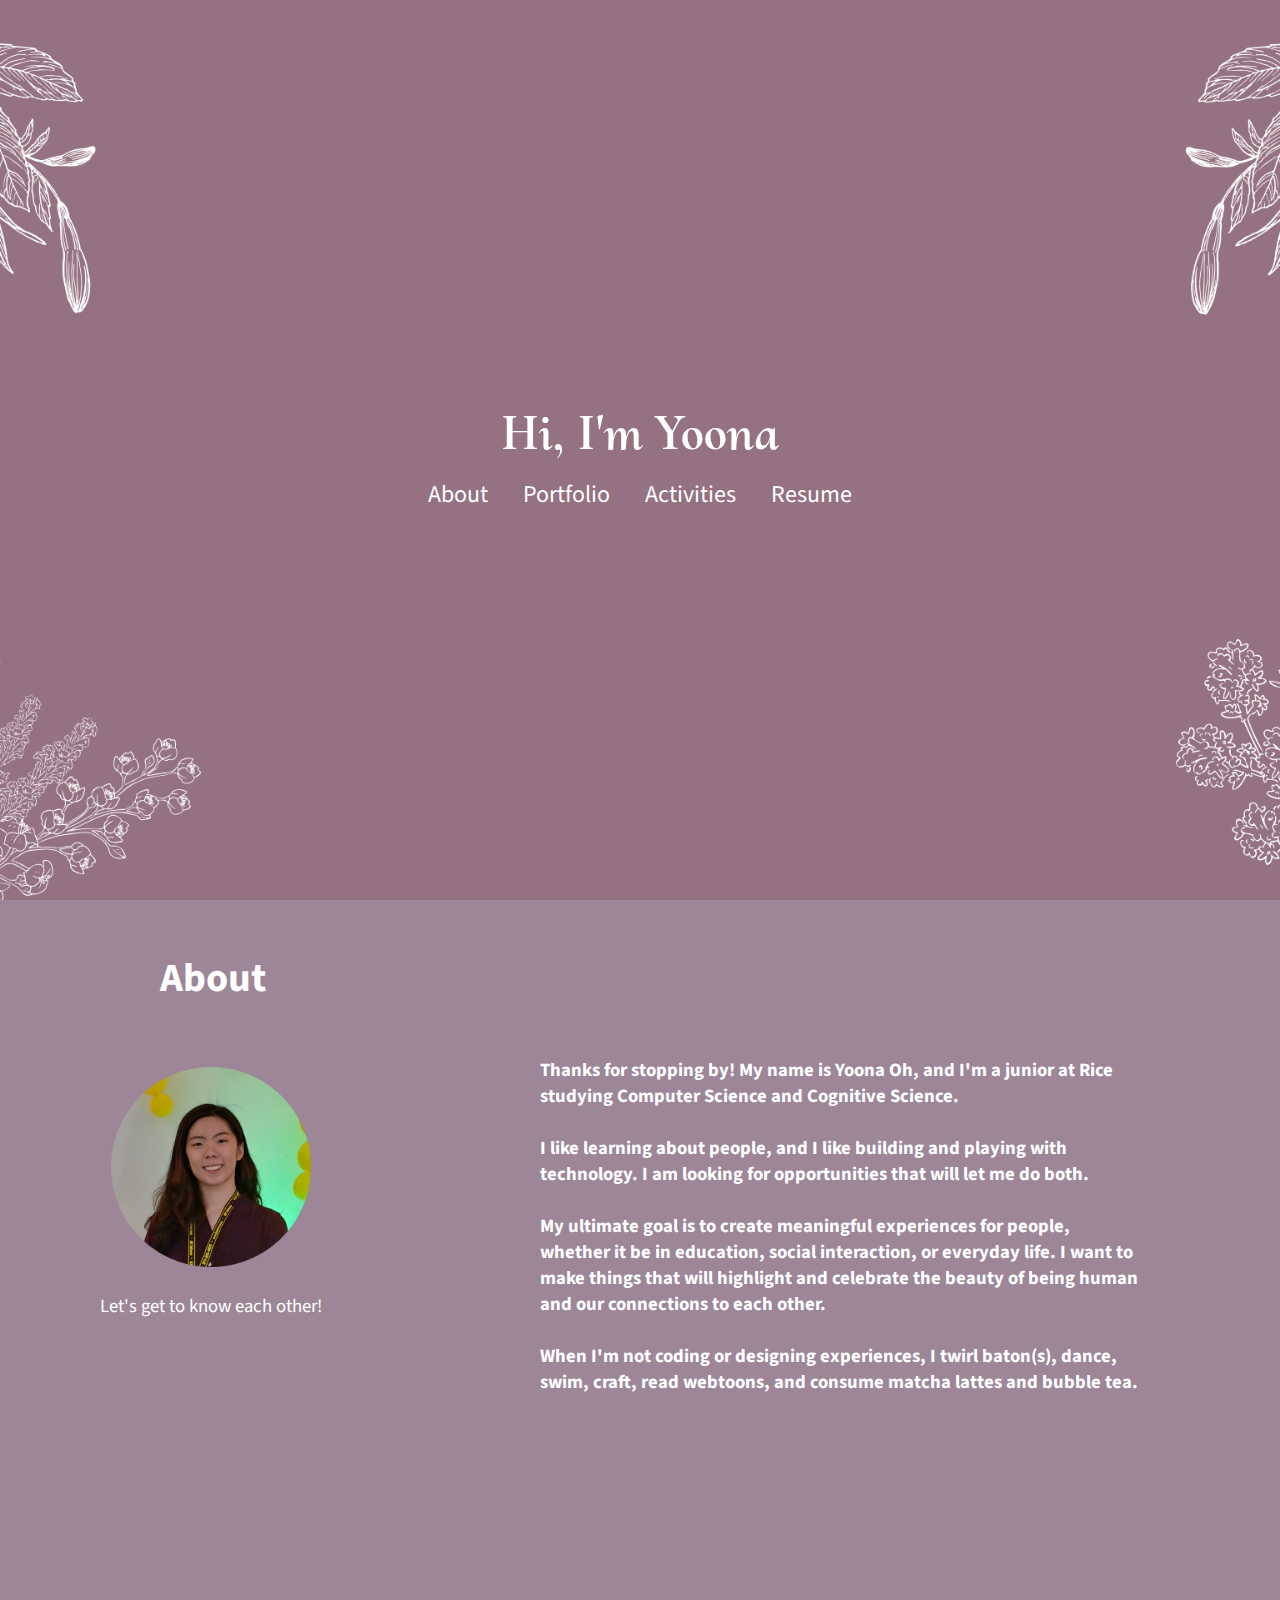
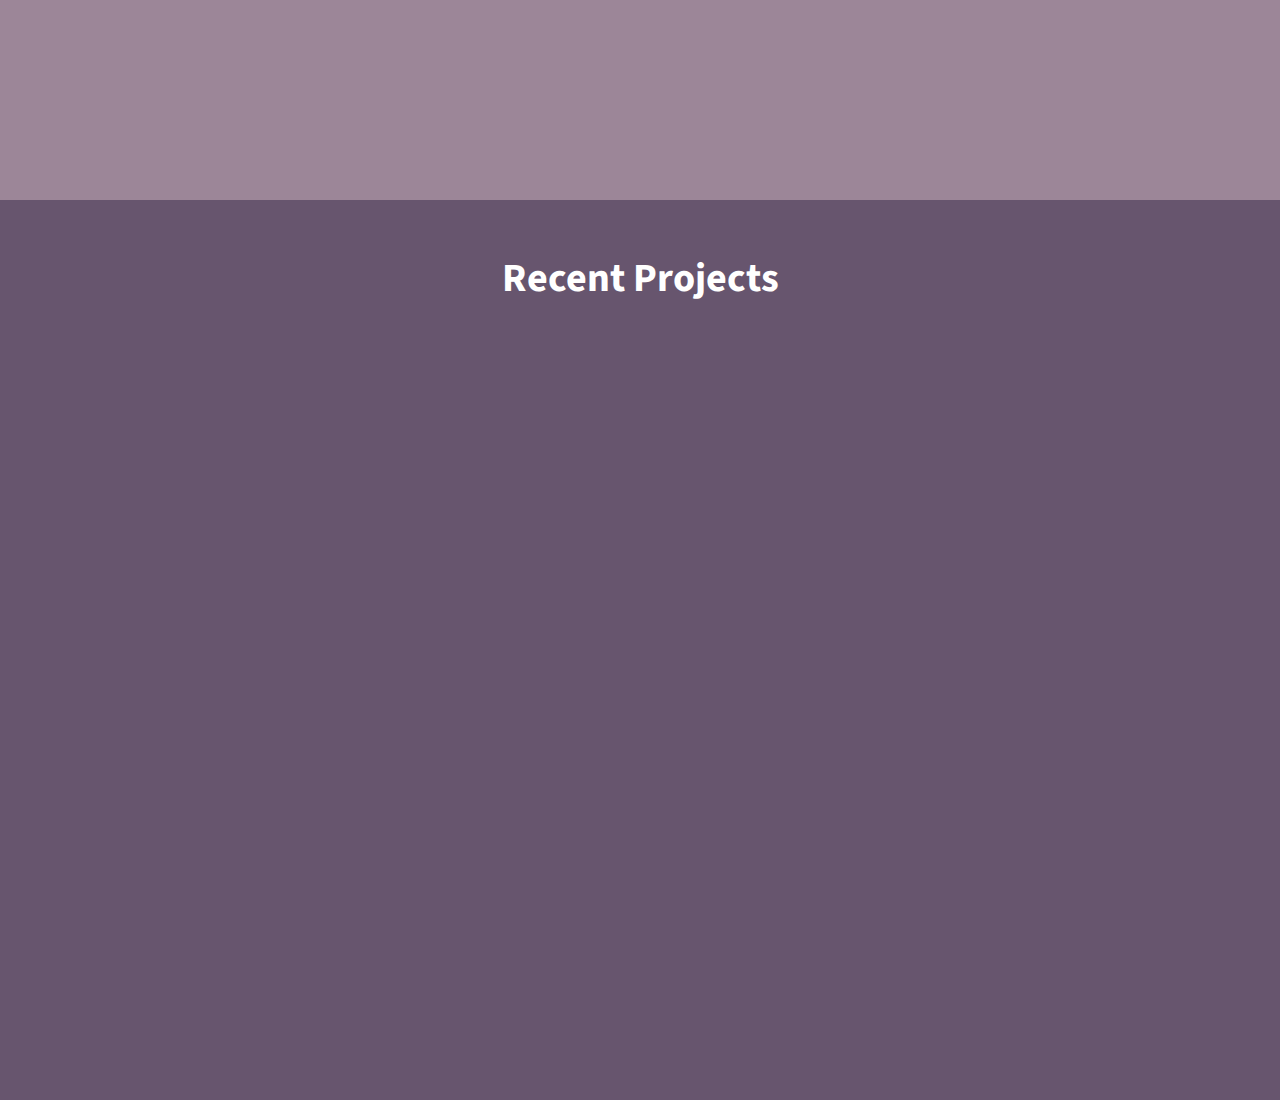
==== index.html @ cd7c14b1 "Changed image urls" ====
<!DOCTYPE html>
<html>

<head>
  <title> Yoona Oh </title>
  <meta name="viewport" content="width=device-width, initial-scale=1">
  <link href="https://fonts.googleapis.com/css?family=Cormorant+Upright:300|Source+Sans+Pro" rel="stylesheet">
  <link rel="stylesheet" href="https://use.fontawesome.com/releases/v5.6.3/css/all.css"
  integrity="sha384-UHRtZLI+pbxtHCWp1t77Bi1L4ZtiqrqD80Kn4Z8NTSRyMA2Fd33n5dQ8lWUE00s/" crossorigin="anonymous">
  <link href="index.css" rel="stylesheet"/>
  <script src="index.js"></script>
</head>

<body>

  <section id="introduction">
    <div>
      <h1> Hi, I'm Yoona </h1>
    </div>
    <div>
      <a href="#about"> About </a>
      <a href="#portfolio"> Portfolio </a>
      <a href="#activities"> Activities </a>
      <a href="Yoona_Oh_Resume.pdf"> Resume </a>
    </div>
  </section>

  <section id="about">
    <h2> About </h2>
    <p id="blurb">
      Thanks for stopping by! My name is Yoona Oh, and I'm a junior at Rice studying
      Computer Science and Cognitive Science.
      <br><br>
      I like learning about people, and I like building and playing with technology.
      I am looking for opportunities that will let me do both.
      <br><br>
      My ultimate goal is to create meaningful experiences for people, whether it be in
      education, social interaction, or everyday life. I want to make things that will
      highlight and celebrate the beauty of being human and our connections to each other.
      <br><br>
      When I'm not coding or designing experiences, I twirl baton(s), dance, swim,
      craft, read webtoons, and consume matcha lattes and bubble tea.
    </p>

    <div id="contact">
      <img src="images/circle-cropped.png"></img>
      <p> Let's get to know each other! </p>
      <div id="contact-buttons">
        <a href="mailto:j.oh@rice.edu"><i class="fas fa-envelope-square fa-2x"></i></a>
        <a href="https://www.linkedin.com/in/jung-yun-oh/" target="_blank"><i class="fab fa-linkedin fa-2x"></i></a>
        <a href="https://github.com/yoonaoh" target="_blank"><i class="fab fa-github-square fa-2x"></i></a>
      </div>
    </div>
  </section>

  <section id="portfolio">
    <h2> Recent Projects </h2>
    <span id="personal-site"></span>
    <span id="memoir"></span>
    <span id="ar-asl"></span>
    <span id="pretty-pictures"></span>
    <span id="when2meet"></span>
    <span id="appmap"></span>
  </section>

  <!-- <div id="ar-asl-overlay">
    <div id="ar-asl-content">
      <h1> AR ASL Lamp </h1>
      <p> 05/28/19 - 07/29/19 </p>
      <h2> Motivation </h2>
      <p></p>
      <h2> Process </h2>
      <p></p>
      <h2> Product </h2>
      <p></p>
    </div>
  </div>

  <div id="personal-site-overlay">
    <div id="personal-site-content">
      <h1> This Website </h1>
      <p> 01/02/19 - present </p>
      <h2></h2>
      <h2></h2>
      <h2></h2>
    </div>
  </div>

  <div id="memoir-overlay">
    <div id="memoir-content">
      <h1> A Daily Memoir </h1>
      <p> </p>
      <h2> </h2>
      <h2> </h2>
      <h2> </h2>
    </div>
  </div>

  <div id="pretty-pictures-overlay">
    <div id="pretty-pictures-content">
      <h1> Pretty Pictures </h1>
      <p></p>
      <h2></h2>
      <h2></h2>
      <h2></h2>
    </div>
  </div>

  <div id="when2meet-overlay">
    <div id="when2meet-content">
      <h1> When2Meet: Redesigned </h1>
      <p></p>
      <h2></h2>
      <h2></h2>
      <h2></h2>
    </div>
  </div>

  <div id="appmap-overlay">
    <div id="appmap-content">
      <h1> App Map </h1>
      <p></p>
      <h2></h2>
      <h2></h2>
      <h2></h2>
    </div>
  </div> -->

  <!-- <section id="activities">

    <h1> Activities </h1>
    <div>
      <h2> Rice QuestBridge Scholars <h2>
        <p> Aug 2017 - present </p>

        Events Coordinator
        - list how many events coordinated
        Mentor Families Program
        - list how many mentees
        <h3> Events Coordinator </h3>
        <ul>
        </ul>
        <h3> Mentor Families Program </h3>
    </div>

    CSters
    - Rice Women in Computing, outreach, social
    BASYK
    - KPop/Hip Hop dance crew
    Rice Apps
    - Developer
    Owl Admissions Blogger
    - Student Admissions Council
    - 3 blog posts

  </section> -->

</body>

</html>
---- index.css ----
/* Reference: https://stackoverflow.com/questions/7049875/
why-doesnt-height-100-work-to-expand-divs-to-the-screen-height */
body, html {
  height: 100%;
  width: 100%;
  margin: 0px;
}

#introduction {
  height: 100%;
  width: 100%;
  margin: 0px;
  display: flex;
  flex-direction: column;
  justify-content: center;
  align-items: center;
  text-align: center;
  /* Full-page background image */
  /* Reference: https://www.w3schools.com/howto/howto_css_full_page.asp */
  background-image: url(images/landing_background.png);
  /* Center and scale the image nicely */
  background-position: center;
  background-repeat: no-repeat;
  background-size: cover;
}

#introduction h1 {
  font-family: 'Cormorant Upright', serif;
  font-size: 52px;
  color: white;
  line-height: 20px;
}

#introduction a {
  font-family: 'Source Sans Pro', sans-serif;
  font-size: 24px;
  text-decoration: none;
  color: white;
  padding-left: 15px;
  padding-right: 15px;
}

#about {
  height: 100%;
  width: 100%;
  margin: 0px;
  background-color: #9c8698;
}

#about h2 {
  margin: 0px;
  padding-top: 50px;
  padding-bottom: 10px;
  padding-left: 160px;
  color: white;
  font-family: 'Source Sans Pro', sans-serif;
  font-size: 30pt;
}

#blurb {
  height: 300px;
  width: 600px;
  margin: 0px;
  padding: 40px;
  position: absolute;
  right: 100px;
  border-radius: 8px;
  color: white;
  font-family: 'Source Sans Pro', sans-serif;
  font-size: 14pt;
  font-weight: bold;
}

#contact {
  position: absolute;
  left: 100px;
  padding-top: 50px;
  text-align: center;
  font-family: 'Source Sans Pro', sans-serif;
  font-size: 14pt;
  color: white;
}

#contact img {
  height: 200px;
  width: 200px
}

#contact a {
  color: white;
}

#contact-buttons {
  display: flex;
  flex-direction: row;
  justify-content: space-around;
}

#portfolio {
  height: 100%;
  width: 100%;
  background-color: #67556e;
}

#portfolio h2 {
  margin: 0px;
  padding: 50px;
  color: white;
  font-family: 'Source Sans Pro', sans-serif;
  font-size: 30pt;
  text-align: center;
}

/* #activities {
  height: 100%;
  width: 100%;
  background-color: #c195a3;
} */
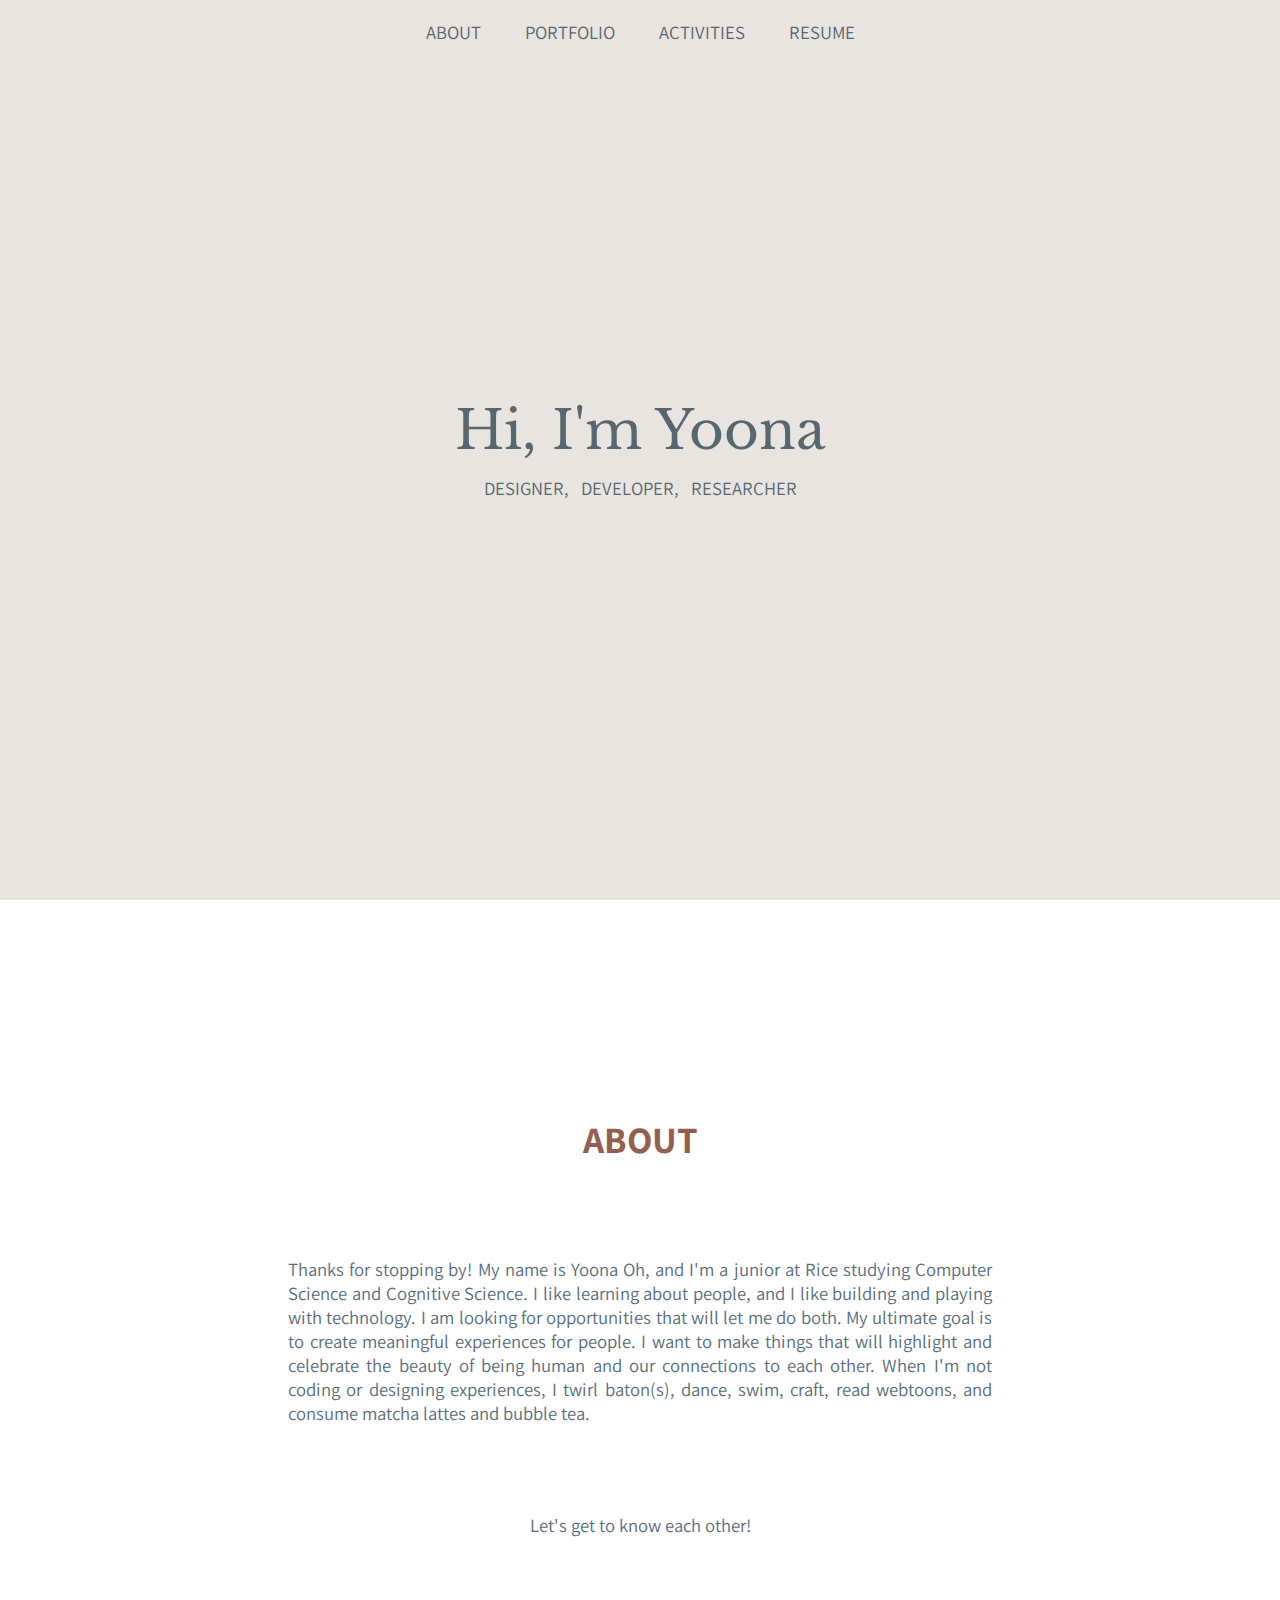
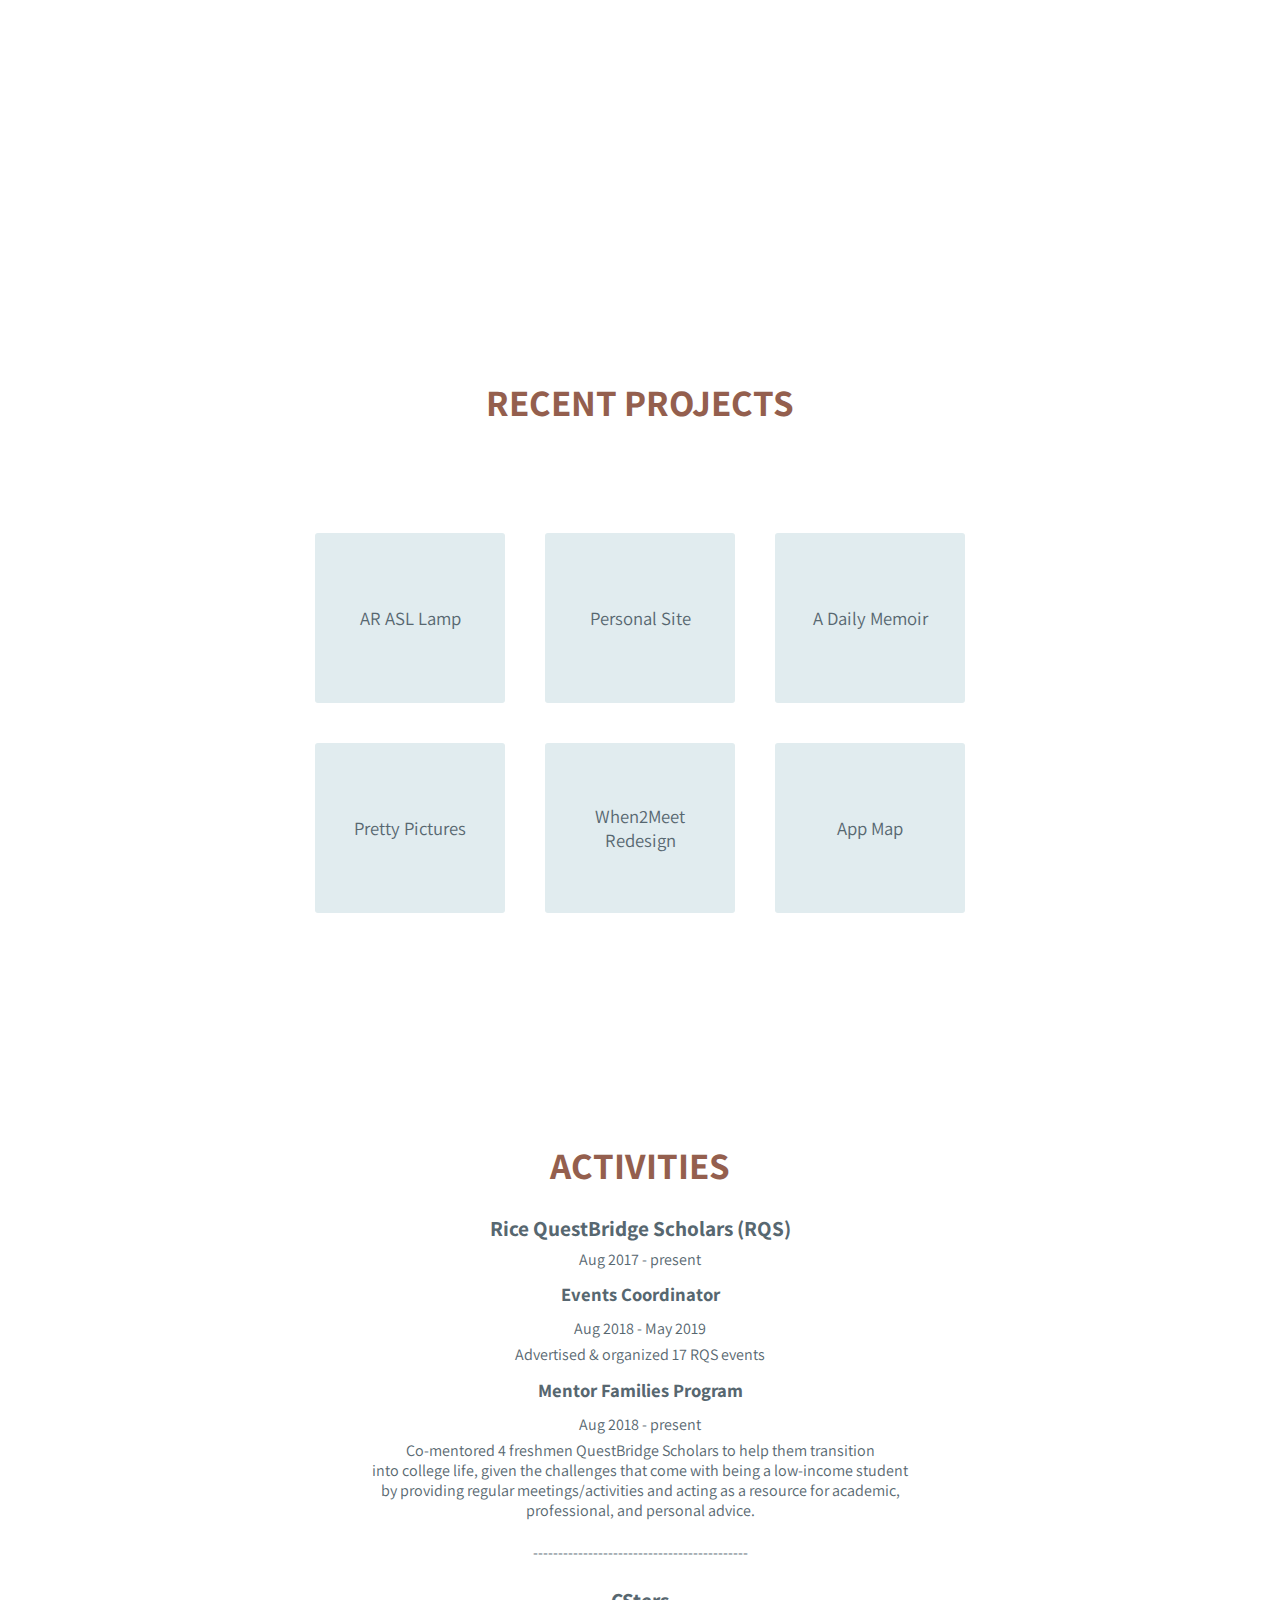
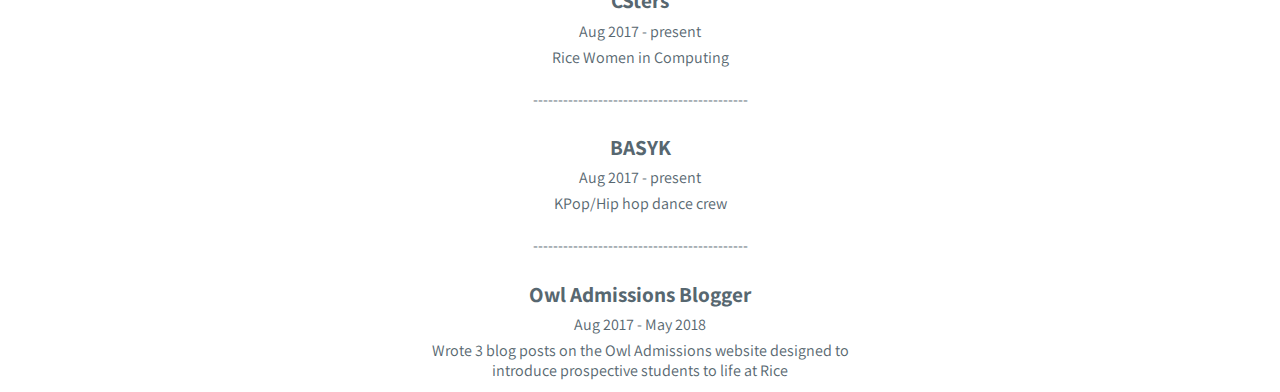
==== commit 6981a217: "Style changed" ====
--- a/index.html
+++ b/index.html
@@ -4,9 +4,12 @@
 <head>
   <title> Yoona Oh </title>
   <meta name="viewport" content="width=device-width, initial-scale=1">
-  <link href="https://fonts.googleapis.com/css?family=Cormorant+Upright:300|Source+Sans+Pro" rel="stylesheet">
+  <link href="https://fonts.googleapis.com/css?family=Assistant&display=swap" rel="stylesheet">
+  <link href="https://fonts.googleapis.com/css?family=Libre+Baskerville&display=swap" rel="stylesheet">
   <link rel="stylesheet" href="https://use.fontawesome.com/releases/v5.6.3/css/all.css"
   integrity="sha384-UHRtZLI+pbxtHCWp1t77Bi1L4ZtiqrqD80Kn4Z8NTSRyMA2Fd33n5dQ8lWUE00s/" crossorigin="anonymous">
+  <link rel="shortcut icon" href="/favicon.ico" type="image/x-icon">
+  <link rel="icon" href="/favicon.ico" type="image/x-icon">
   <link href="index.css" rel="stylesheet"/>
   <script src="index.js"></script>
 </head>
@@ -14,146 +17,245 @@
 <body>
 
   <section id="introduction">
+    <div id="topnav">
+      <a href="#about"> ABOUT </a>
+      <a href="#portfolio"> PORTFOLIO </a>
+      <a href="#activities"> ACTIVITIES </a>
+      <a href="Yoona_Oh_Resume.pdf"> RESUME </a>
+    </div>
     <div>
       <h1> Hi, I'm Yoona </h1>
-    </div>
-    <div>
-      <a href="#about"> About </a>
-      <a href="#portfolio"> Portfolio </a>
-      <a href="#activities"> Activities </a>
-      <a href="Yoona_Oh_Resume.pdf"> Resume </a>
-    </div>
-  </section>
+      <h2> DESIGNER, &nbsp; DEVELOPER, &nbsp; RESEARCHER </h2>
+    </div>
+  </section>
+
+  <button onclick="scrollToTop()" id="topbtn"><img src="images/top.png"></img></button>
 
   <section id="about">
-    <h2> About </h2>
+    <h2> ABOUT </h2>
     <p id="blurb">
       Thanks for stopping by! My name is Yoona Oh, and I'm a junior at Rice studying
       Computer Science and Cognitive Science.
-      <br><br>
+
       I like learning about people, and I like building and playing with technology.
       I am looking for opportunities that will let me do both.
-      <br><br>
-      My ultimate goal is to create meaningful experiences for people, whether it be in
-      education, social interaction, or everyday life. I want to make things that will
+
+      My ultimate goal is to create meaningful experiences for people. I want to make things that will
       highlight and celebrate the beauty of being human and our connections to each other.
-      <br><br>
+
       When I'm not coding or designing experiences, I twirl baton(s), dance, swim,
       craft, read webtoons, and consume matcha lattes and bubble tea.
     </p>
 
     <div id="contact">
-      <img src="images/circle-cropped.png"></img>
       <p> Let's get to know each other! </p>
       <div id="contact-buttons">
-        <a href="mailto:j.oh@rice.edu"><i class="fas fa-envelope-square fa-2x"></i></a>
-        <a href="https://www.linkedin.com/in/jung-yun-oh/" target="_blank"><i class="fab fa-linkedin fa-2x"></i></a>
-        <a href="https://github.com/yoonaoh" target="_blank"><i class="fab fa-github-square fa-2x"></i></a>
+        <a href="mailto:j.oh@rice.edu" title="email"><i class="fas fa-envelope-square fa-2x"></i></a>
+        <a href="https://www.linkedin.com/in/jung-yun-oh/" target="_blank" title="linkedin"><i class="fab fa-linkedin fa-2x"></i></a>
+        <a href="https://github.com/yoonaoh" target="_blank" title="github"><i class="fab fa-github-square fa-2x"></i></a>
       </div>
     </div>
   </section>
 
   <section id="portfolio">
-    <h2> Recent Projects </h2>
-    <span id="personal-site"></span>
-    <span id="memoir"></span>
-    <span id="ar-asl"></span>
-    <span id="pretty-pictures"></span>
-    <span id="when2meet"></span>
-    <span id="appmap"></span>
-  </section>
-
-  <!-- <div id="ar-asl-overlay">
-    <div id="ar-asl-content">
-      <h1> AR ASL Lamp </h1>
-      <p> 05/28/19 - 07/29/19 </p>
-      <h2> Motivation </h2>
-      <p></p>
-      <h2> Process </h2>
-      <p></p>
-      <h2> Product </h2>
-      <p></p>
-    </div>
-  </div>
-
-  <div id="personal-site-overlay">
-    <div id="personal-site-content">
-      <h1> This Website </h1>
-      <p> 01/02/19 - present </p>
-      <h2></h2>
-      <h2></h2>
-      <h2></h2>
-    </div>
-  </div>
-
-  <div id="memoir-overlay">
-    <div id="memoir-content">
-      <h1> A Daily Memoir </h1>
-      <p> </p>
-      <h2> </h2>
-      <h2> </h2>
-      <h2> </h2>
-    </div>
-  </div>
-
-  <div id="pretty-pictures-overlay">
-    <div id="pretty-pictures-content">
-      <h1> Pretty Pictures </h1>
-      <p></p>
-      <h2></h2>
-      <h2></h2>
-      <h2></h2>
-    </div>
-  </div>
-
-  <div id="when2meet-overlay">
-    <div id="when2meet-content">
-      <h1> When2Meet: Redesigned </h1>
-      <p></p>
-      <h2></h2>
-      <h2></h2>
-      <h2></h2>
-    </div>
-  </div>
-
-  <div id="appmap-overlay">
-    <div id="appmap-content">
-      <h1> App Map </h1>
-      <p></p>
-      <h2></h2>
-      <h2></h2>
-      <h2></h2>
-    </div>
-  </div> -->
-
-  <!-- <section id="activities">
-
-    <h1> Activities </h1>
-    <div>
-      <h2> Rice QuestBridge Scholars <h2>
+    <h2 id="portfolio-title"> RECENT PROJECTS </h2>
+    <div id="portfolio-content" class="grid-container">
+      <span id="ar-asl" class="grid-item" onclick="displayOverlay()"> AR ASL Lamp
+        <div id="ar-asl-overlay" class="overlay">
+          <button class="closebtn" onclick="closeProject()">&times;</button>
+          <div id="ar-asl-content">
+            <h1> AR ASL Lamp </h1>
+            <p> 05/28/19 - 07/29/19 </p>
+            <h2> Motivation </h2>
+              <p>
+                Language exposure during infancy is important for healthy social, emotional, and cognitive <br>
+                development. However, deaf children of hearing parents often don't get this exposure due to <br>
+                a mismatch in communication modalities between the parent, who primarily uses spoken language,<br>
+                and the child, who doesn't have access to that language.
+              </p>
+            <h2> Process </h2>
+              <p>
+                Hardware: Portable projector, desk device clamp, laptop computer hosting interface <br>
+                Software: JavaScript, HTML, CSS, Semantic UI, YouTube API
+              </p>
+            <h2> Product </h2>
+              <button onclick="enlargeImage()"><img src="images/arasl.jpg"></img></button>
+              <button onclick="enlargeImage()"><img src="images/arasl2.jpg"></img></button>
+              <button onclick="enlargeImage()"><img src="images/poster.png"></img></button>
+          </div>
+        </div>
+      </span>
+      <span id="personal-site" class="grid-item" onclick="displayOverlay()"> Personal Site
+        <div id="personal-site-overlay" class="overlay">
+          <button class="closebtn" onclick="closeProject()">&times;</button>
+          <div id="personal-site-content">
+            <h1> My Website </h1>
+            <p> 01/02/19 - present </p>
+            <h2> Motivation </h2>
+              <p> A place to showcase my work and help people get to know me </p>
+            <h2> Process </h2>
+              <p>
+                Front-end: HTML, CSS, JS <br>
+                Back-end: GitHub pages <br>
+                And a big thank you to W3Schools, Stack OverFlow, Canva, and Google <br>
+                because wow this has been a very long project.
+              </p>
+            <h2> Product </h2>
+              <p> Feel free to browse around! </p>
+          </div>
+        </div>
+      </span>
+      <span id="memoir" class="grid-item" onclick="displayOverlay()"> A Daily Memoir
+        <div id="memoir-overlay" class="overlay">
+          <button class="closebtn" onclick="closeProject()">&times;</button>
+          <div id="memoir-content">
+            <h1> A Daily Memoir </h1>
+            <p> 7/23/19 - 8/22/19 </p>
+            <h2> Motivation </h2>
+              <p>
+                I like to journal every day, and I like using a computer to do so. <br>
+                I wanted to make a web-based journaling application that can remind people <br>
+                to journal daily because it leads to better writing skills, mental health, <br>
+                and productivity. Plus, it's great to look back on little moments throughout <br>
+                your life.
+              </p>
+            <h2> Process </h2>
+              <p>
+                Front-end: HTML, CSS, JS, Semantic UI <br>
+                Back-end: Python, Jinja, Google App Engine
+              </p>
+            <h2> Product </h2>
+            <a href="http://adailymemoir.appspot.com/" target="_blank"><img src="images/memoir.png"></img></a>
+          </div>
+        </div>
+      </span>
+      <span id="pretty-pictures" class="grid-item" onclick="displayOverlay()"> Pretty Pictures
+        <div id="pretty-pictures-overlay" class="overlay">
+          <button class="closebtn" onclick="closeProject()">&times;</button>
+          <div id="pretty-pictures-content">
+            <h1> Pretty Pictures </h1>
+            <p> November 2018 </p>
+            <h2> Motivation </h2>
+              <p> Final project for Intro to Program Design course (COMP 215) <br>
+                Implemented a genetic algorithm and deployed a web microservice for <br>
+                generating pretty, as defined by the user, computer graphics and images using Java
+              </p>
+            <h2> Process </h2>
+              <p>
+                Each computer graphic was generated through a series of arithmetic operations on rgb color <br>
+                values and external image files, which were then formatted into JSON for parsing and reading. <br>
+                Through ApacheSpark and JavaScript, the user is given an interface that allows them to choose <br>
+                2 or more default images for crossbreeding and mutation, thus producing prettier children images <br>
+                with each generation.
+              </p>
+            <h2> Product </h2>
+              <p> The interface and some pretty pictures I was able to make with it.</p>
+              <button onclick="enlargeImage()"><img src="images/pp0.png"></img></button>
+              <button onclick="enlargeImage()"><img src="images/pp1.png"></img></button>
+              <button onclick="enlargeImage()"><img src="images/pp2.png"></img></button>
+              <button onclick="enlargeImage()"><img src="images/pp3.png"></img></button>
+          </div>
+        </div>
+      </span>
+      <span id="when2meet" class="grid-item" onclick="displayOverlay()"> When2Meet Redesign
+        <div id="when2meet-overlay" class="overlay">
+          <button class="closebtn" onclick="closeProject()">&times;</button>
+          <div id="when2meet-content">
+            <h1> When2Meet: Redesigned </h1>
+            <p> 9/14/18 - 9/16/18 </p>
+            <h2> Motivation </h2>
+              <p>
+                HackRice 8.0 had a Design Track that challenged hackers to redesign the UI of an application.<br>
+                My teammates, Esther Plants and Varsha Veer, and I decided to redesign the scheduling tool When2Meet.<br>
+                When2Meet is a popular schedule coordination tool with Rice organizations; however, its unintuitive, <br>
+                clunky interface makes first-time users frustrated. So, we set out to develop a cleaner, simpler interface <br>
+                with some additional features that could make When2Meet more appealing.
+              </p>
+            <h2> Process </h2>
+              <p>
+                I acted as team lead since my teammates did not have extensive experience in web development. We brainstormed <br>
+                and designed together, and my main role in development was creating the personal and group availability pages.
+                Front-end: HTML, CSS, JS
+                Back-end: Python, Google App Engine
+              </p>
+            <h2> Product </h2>
+              <p></p>
+              <a href="https://when2meet-hackrice.appspot.com/" target="_blank"><img src="images/when2meet.png"></img></a>
+          </div>
+        </div>
+      </span>
+      <span id="appmap" class="grid-item" onclick="displayOverlay()"> App Map
+        <div id="appmap-overlay" class="overlay">
+          <button class="closebtn" onclick="closeProject()">&times;</button>
+          <div id="appmap-content">
+            <h1> App Map </h1>
+            <p> 7/24/17 - 7/28/17 </p>
+            <h2> Motivation </h2>
+              <p>
+                Final project for the Google Computer Science Summer Institute. My friends <br>
+                Delali Azamati and Emmanuel Honore developed a website to aid applicants <br>
+                during the college admissions process. We were all members of College Access Programs, <br>
+                so we wanted to provide a resource for low-income and first generation students trying <br>
+                to navigate college applications.
+              </p>
+            <h2> Process </h2>
+              <p>
+                I primarily worked on front-end for the registration, user dashboard, and testing page and back-end.
+                Front-end: HTML, CSS
+                Back-end: Python, Jinja, Google App Engine
+              </p>
+            <h2> Product </h2>
+            <a href="http://appmaptheproject.appspot.com/" target="_blank"><img src="images/appmap.png"></img></a>
+          </div>
+        </div>
+      </span>
+    </div>
+  </section>
+
+  <section id="activities">
+    <h2> ACTIVITIES </h2>
+
+    <div id="RQS">
+      <h3> Rice QuestBridge Scholars (RQS) </h3>
         <p> Aug 2017 - present </p>
 
-        Events Coordinator
-        - list how many events coordinated
-        Mentor Families Program
-        - list how many mentees
-        <h3> Events Coordinator </h3>
-        <ul>
-        </ul>
-        <h3> Mentor Families Program </h3>
-    </div>
-
-    CSters
-    - Rice Women in Computing, outreach, social
-    BASYK
-    - KPop/Hip Hop dance crew
-    Rice Apps
-    - Developer
-    Owl Admissions Blogger
-    - Student Admissions Council
-    - 3 blog posts
-
-  </section> -->
+        <h4> Events Coordinator </h4>
+        <p> Aug 2018 - May 2019 </p>
+        <p> Advertised & organized 17 RQS events </p>
+        <h4> Mentor Families Program </h4>
+        <p> Aug 2018 - present </p>
+        <p> Co-mentored 4 freshmen QuestBridge Scholars to help them transition <br><br>
+            into college life, given the challenges that come with being a low-income student<br><br>
+            by providing regular meetings/activities and acting as a resource for academic, <br><br>
+            professional, and personal advice. </p>
+    </div>
+
+    <p> ------------------------------------------- </p>
+
+    <div id="CSters">
+      <h3> CSters </h3>
+      <p> Aug 2017 - present </p>
+      <p> Rice Women in Computing </p>
+    </div>
+
+    <p> ------------------------------------------- </p>
+
+    <div id="BASYK">
+      <h3> BASYK </h3>
+      <p> Aug 2017 - present </p>
+      <p> KPop/Hip hop dance crew </p>
+    </div>
+
+    <p> ------------------------------------------- </p>
+
+    <div id="SAC">
+      <h3> Owl Admissions Blogger </h3>
+      <p> Aug 2017 - May 2018 </p>
+      <p> Wrote 3 blog posts on the Owl Admissions website designed to <br><br>
+        introduce prospective students to life at Rice </p>
+    </div>
+
+  </section>
 
 </body>
 
--- a/index.css
+++ b/index.css
@@ -6,79 +6,102 @@
   margin: 0px;
 }
 
+/* Introduction Section */
+
 #introduction {
   height: 100%;
   width: 100%;
   margin: 0px;
-  display: flex;
-  flex-direction: column;
-  justify-content: center;
-  align-items: center;
-  text-align: center;
-  /* Full-page background image */
-  /* Reference: https://www.w3schools.com/howto/howto_css_full_page.asp */
-  background-image: url(images/landing_background.png);
-  /* Center and scale the image nicely */
-  background-position: center;
-  background-repeat: no-repeat;
-  background-size: cover;
+  background-color: #e8e5e0;
+  display: flex;
+  flex-direction: column;
+  justify-content: center;
+  align-items: center;
+  text-align: center;
 }
 
 #introduction h1 {
-  font-family: 'Cormorant Upright', serif;
-  font-size: 52px;
-  color: white;
+  font-family: 'Libre Baskerville', serif;
+  font-size: 40pt;
+  font-weight: 400;
+  color: #576770;
   line-height: 20px;
 }
 
+#introduction h2 {
+  font-family: 'Assistant', sans-serif;
+  font-size: 14pt;
+  color: #576770;
+  font-weight: 400;
+}
+
+#topnav {
+  width: 100%;
+  position: absolute;
+  top: 20px;
+}
+
 #introduction a {
-  font-family: 'Source Sans Pro', sans-serif;
-  font-size: 24px;
+  font-family: 'Assistant', sans-serif;
+  font-size: 14pt;
   text-decoration: none;
-  color: white;
-  padding-left: 15px;
-  padding-right: 15px;
-}
+  color: #576770;
+  padding-left: 20px;
+  padding-right: 20px;
+}
+
+/* Scroll to top button */
+/* Reference: https://www.w3schools.com/howto/howto_js_scroll_to_top.asp */
+#topbtn {
+  display: none; /* Hidden by default */
+  position: fixed; /* Fixed/sticky position */
+  bottom: 20px; /* Place the button at the bottom of the page */
+  right: 20px; /* Place the button 30px from the right */
+  z-index: 99; /* Make sure it does not overlap */
+  border: none; /* Remove borders */
+  outline: none; /* Remove outline */
+  cursor: pointer; /* Add a mouse pointer on hover */
+  background-color: white;
+}
+
+/* About Section */
 
 #about {
   height: 100%;
   width: 100%;
   margin: 0px;
-  background-color: #9c8698;
+  background-color: white;
+  display: flex;
+  flex-direction: column;
+  justify-content: center;
+  align-items: center;
+  text-align: center;
 }
 
 #about h2 {
   margin: 0px;
-  padding-top: 50px;
-  padding-bottom: 10px;
-  padding-left: 160px;
-  color: white;
-  font-family: 'Source Sans Pro', sans-serif;
-  font-size: 30pt;
+  color: #945f4e;
+  padding-bottom: 75px;
+  font-family: 'Assistant', sans-serif;
+  font-size: 28pt;
+  text-align: center;
 }
 
 #blurb {
-  height: 300px;
-  width: 600px;
-  margin: 0px;
-  padding: 40px;
-  position: absolute;
-  right: 100px;
-  border-radius: 8px;
-  color: white;
-  font-family: 'Source Sans Pro', sans-serif;
-  font-size: 14pt;
-  font-weight: bold;
+  width: 55%;
+  color: #576d79;
+  padding-bottom: 50px;
+  font-family: 'Assistant', sans-serif;
+  font-size: 14pt;
+  text-align: justify;
 }
 
 #contact {
-  position: absolute;
-  left: 100px;
-  padding-top: 50px;
-  text-align: center;
-  font-family: 'Source Sans Pro', sans-serif;
-  font-size: 14pt;
-  color: white;
+  color: #576d79;
+  font-family: 'Assistant', sans-serif;
+  font-size: 14pt;
+  text-align: center;
+  padding-bottom: 30px;
 }
 
 #contact img {
@@ -87,7 +110,7 @@
 }
 
 #contact a {
-  color: white;
+  color: #869c9b;
 }
 
 #contact-buttons {
@@ -96,23 +119,153 @@
   justify-content: space-around;
 }
 
+/* Recent Projects Section */
 #portfolio {
   height: 100%;
   width: 100%;
-  background-color: #67556e;
-}
-
-#portfolio h2 {
-  margin: 0px;
-  padding: 50px;
-  color: white;
-  font-family: 'Source Sans Pro', sans-serif;
-  font-size: 30pt;
-  text-align: center;
-}
-
-/* #activities {
-  height: 100%;
-  width: 100%;
-  background-color: #c195a3;
-} */
+  background-color: white;
+  display: flex;
+  flex-direction: column;
+  justify-content: center;
+  align-items: center;
+  text-align: center;
+}
+
+#portfolio-title {
+  color: #945f4e;
+  padding-bottom: 75px;
+  font-family: 'Assistant', sans-serif;
+  font-size: 28pt;
+  text-align: center;
+}
+
+/* Reference: https://www.w3schools.com/css/css_grid.asp */
+.grid-container {
+  display: grid;
+  grid-template-columns: auto auto auto;
+  grid-template-rows: auto auto;
+  grid-gap: 40px;
+  background-color: transparent;
+  padding-bottom: 40px;
+}
+
+.grid-item {
+  background-color: #e1ecef;
+  padding: 25px;
+  border-radius: 3px;
+  height: 120px;
+  width: 140px;
+  font-size: 20pt;
+  text-align: center;
+  display: flex;
+  flex-direction: column;
+  justify-content: center;
+  align-items: center;
+  color: #576770;
+  font-family: 'Assistant', sans-serif;
+  font-size: 14pt;
+}
+
+.grid-item:hover {
+  cursor: pointer;
+}
+
+.overlay {
+  position: fixed;
+  display: none; /* Hidden by default */
+  flex-direction: column;
+  justify-content: center;
+  align-items: center;
+  width: 100%; /* Full width (cover the whole page) */
+  height: 100%; /* Full height (cover the whole page) */
+  top: 0;
+  left: 0;
+  right: 0;
+  bottom: 0;
+  padding-bottom: 40px;
+  background-color: white; /* Black background with opacity */
+}
+
+.closebtn {
+  color: #576770;
+  background-color: transparent;
+  border: none;
+  outline: none;
+  position: absolute;
+  top: 20px;
+  right: 20px;
+  font-size: 36px;
+  cursor: pointer;
+}
+
+.overlay h1 {
+  color: #945f4e;
+  font-family: 'Assistant', sans-serif;
+  font-size: 28pt;
+  text-align: center;
+}
+
+.overlay h2 {
+  color: #576770;
+  font-family: 'Assistant', sans-serif;
+  font-size: 14pt;
+  text-align: center;
+}
+
+.overlay p {
+  color: #576770;
+  font-family: 'Assistant', sans-serif;
+  font-size: 12pt;
+  margin: 0px;
+}
+
+#portfolio img {
+  height: 100px;
+  width: 180px;
+  margin: 0px;
+  cursor: pointer;
+}
+
+#portfolio button {
+  background-color: transparent;
+  border: none;
+  outline: none;
+}
+
+/* Activities Section */
+#activities {
+  /* height: 100%; */
+  padding-top: 30px;
+  width: 100%;
+  background-color: white;
+  display: flex;
+  flex-direction: column;
+  justify-content: center;
+  align-items: center;
+  text-align: center;
+  line-height: 10px;
+}
+
+#activities h2 {
+  color: #945f4e;
+  font-family: 'Assistant', sans-serif;
+  font-size: 28pt;
+}
+
+#activities h3 {
+  color: #576770;
+  font-family: 'Assistant', sans-serif;
+  font-size: 16pt;
+}
+
+#activities h4 {
+  color: #576770;
+  font-family: 'Assistant', sans-serif;
+  font-size: 14pt;
+}
+
+#activities p {
+  color: #576770;
+  font-family: 'Assistant', sans-serif;
+  font-size: 12pt;
+}
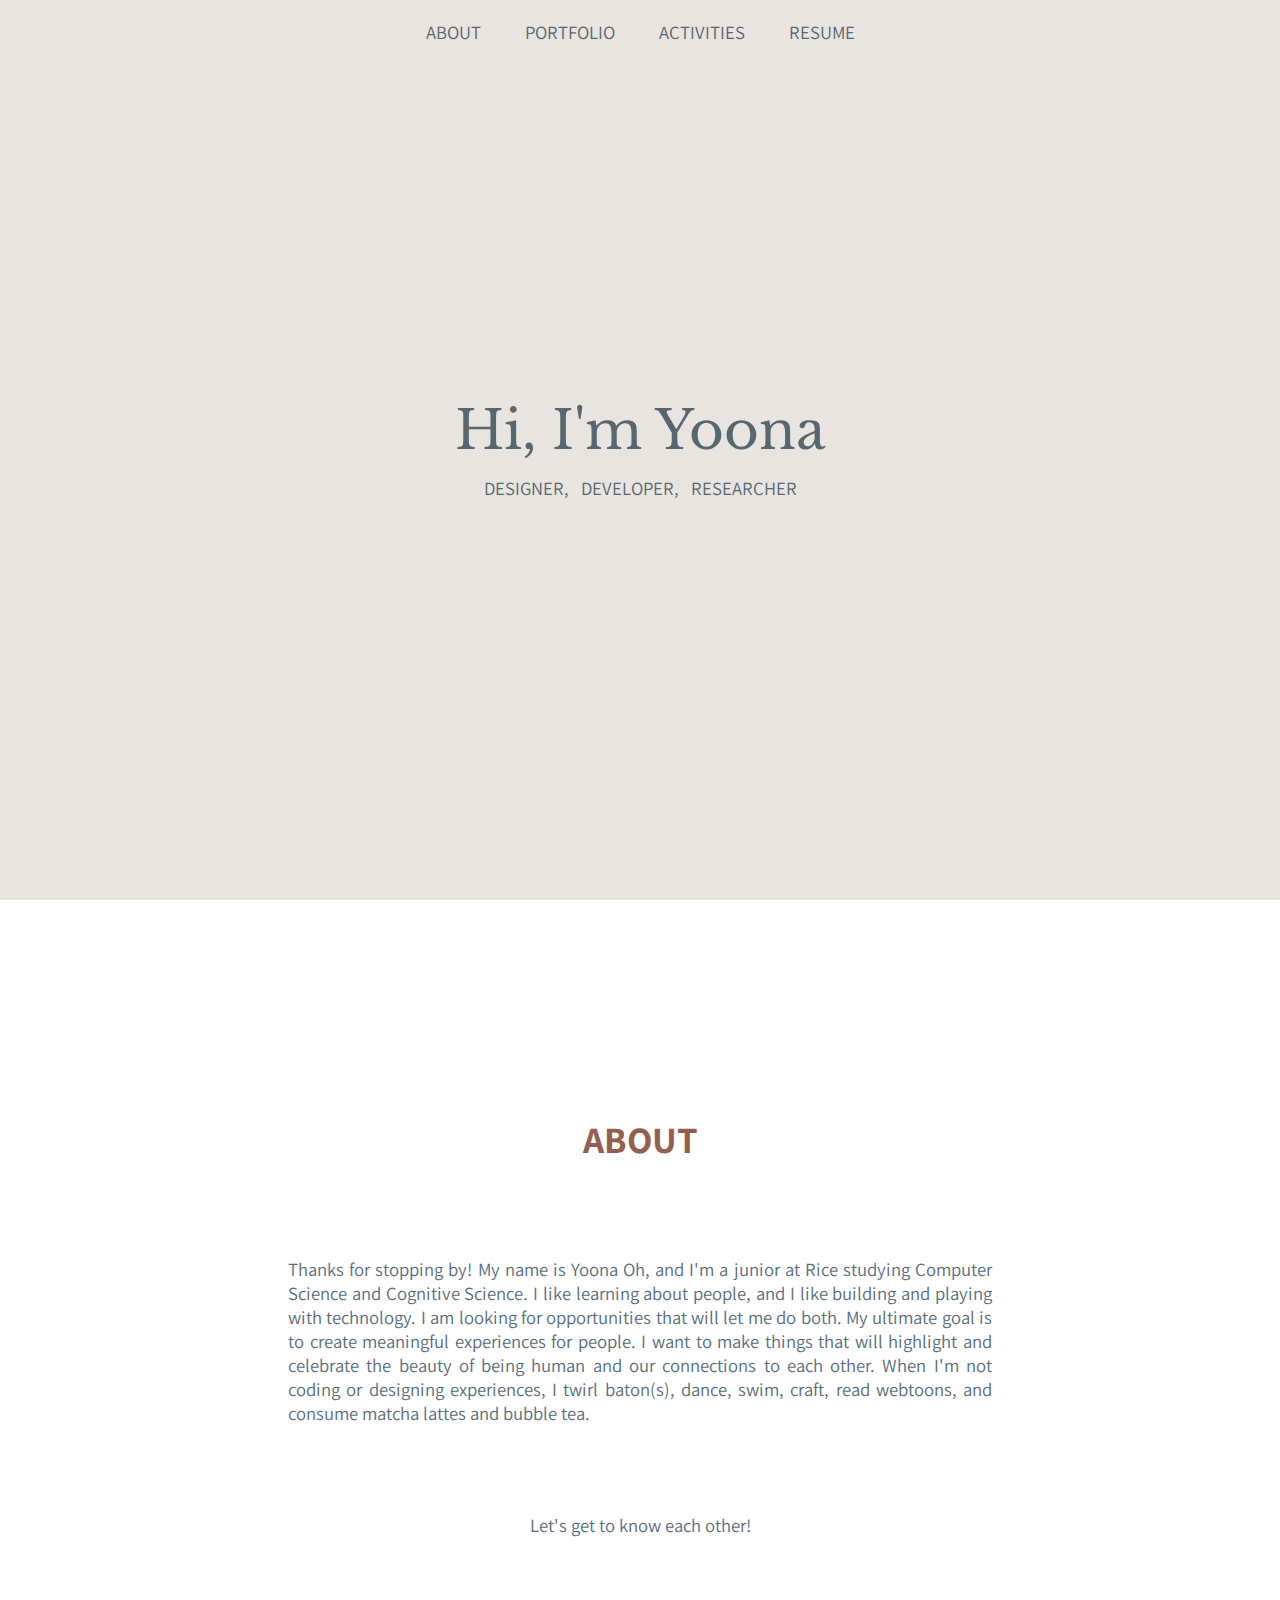
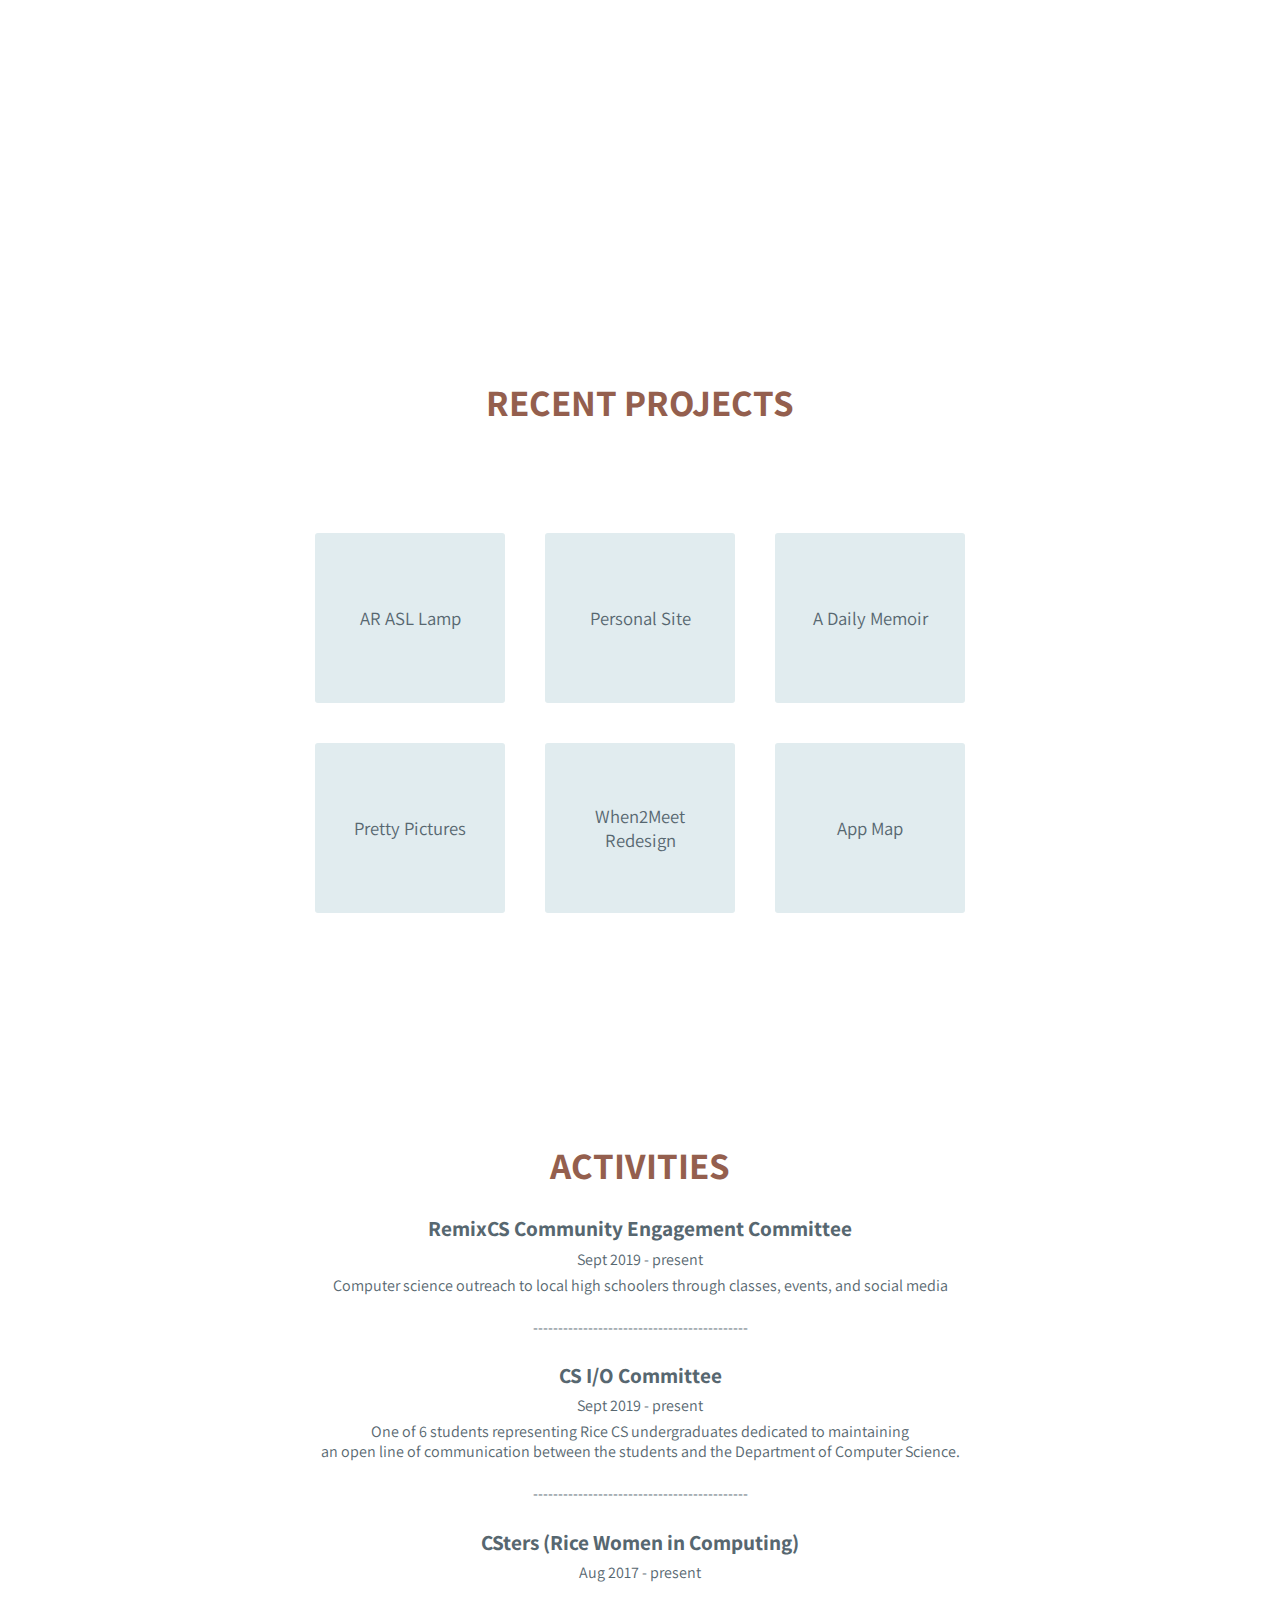
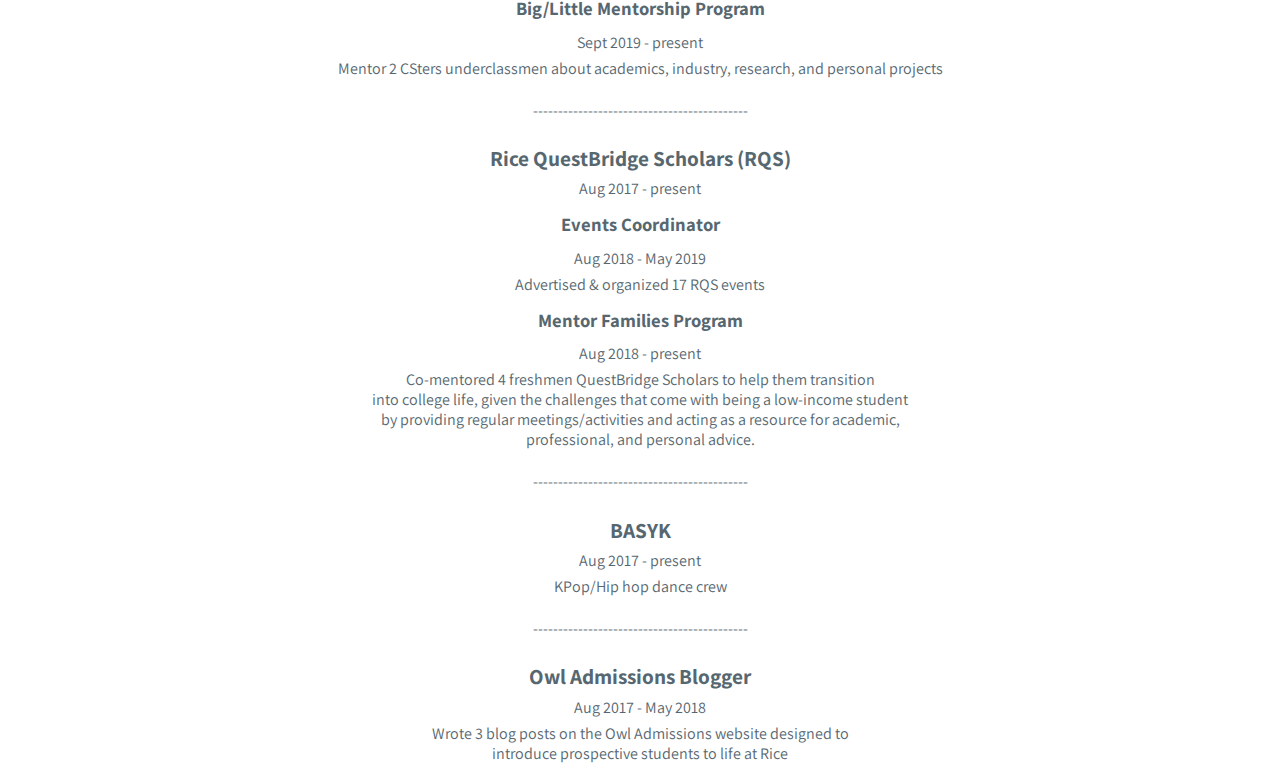
==== commit e8f57582: "Updated resume and activities" ====
--- a/index.html
+++ b/index.html
@@ -21,7 +21,7 @@
       <a href="#about"> ABOUT </a>
       <a href="#portfolio"> PORTFOLIO </a>
       <a href="#activities"> ACTIVITIES </a>
-      <a href="Yoona_Oh_Resume.pdf"> RESUME </a>
+      <a href="YoonaOhResume.pdf"> RESUME </a>
     </div>
     <div>
       <h1> Hi, I'm Yoona </h1>
@@ -60,31 +60,43 @@
   <section id="portfolio">
     <h2 id="portfolio-title"> RECENT PROJECTS </h2>
     <div id="portfolio-content" class="grid-container">
-      <span id="ar-asl" class="grid-item" onclick="displayOverlay()"> AR ASL Lamp
-        <div id="ar-asl-overlay" class="overlay">
-          <button class="closebtn" onclick="closeProject()">&times;</button>
-          <div id="ar-asl-content">
-            <h1> AR ASL Lamp </h1>
-            <p> 05/28/19 - 07/29/19 </p>
-            <h2> Motivation </h2>
-              <p>
-                Language exposure during infancy is important for healthy social, emotional, and cognitive <br>
-                development. However, deaf children of hearing parents often don't get this exposure due to <br>
-                a mismatch in communication modalities between the parent, who primarily uses spoken language,<br>
-                and the child, who doesn't have access to that language.
-              </p>
-            <h2> Process </h2>
-              <p>
-                Hardware: Portable projector, desk device clamp, laptop computer hosting interface <br>
-                Software: JavaScript, HTML, CSS, Semantic UI, YouTube API
-              </p>
-            <h2> Product </h2>
-              <button onclick="enlargeImage()"><img src="images/arasl.jpg"></img></button>
-              <button onclick="enlargeImage()"><img src="images/arasl2.jpg"></img></button>
-              <button onclick="enlargeImage()"><img src="images/poster.png"></img></button>
-          </div>
-        </div>
-      </span>
+
+      <!-- The Modal -->
+      <div id="myModal" class="modal">
+        <!-- The Close Button -->
+        <span class="close">&times;</span>
+        <!-- Modal Content (The Image) -->
+        <img class="modal-content" id="img01">
+        <!-- Modal Caption (Image Text) -->
+        <div id="caption"></div>
+      </div>
+
+      <span id="ar-asl" class="grid-item" onclick="displayOverlay()"> AR ASL Lamp </span>
+      <div id="ar-asl-overlay" class="overlay">
+        <button class="closebtn" onclick="closeProject()">&times;</button>
+        <div id="ar-asl-content">
+          <h1> AR ASL Lamp </h1>
+          <p> 05/28/19 - 07/29/19 </p>
+          <h2> Motivation </h2>
+            <p>
+              Language exposure during infancy is important for healthy social, emotional, and cognitive <br>
+              development. However, deaf children of hearing parents often don't get this exposure due to <br>
+              a mismatch in communication modalities between the parent, who primarily uses spoken language,<br>
+              and the child, who doesn't have access to that language. So under the mentorship of Dr. Zhen Bai <br>
+              and Ashely Tenesaca, we designed and developed a prototype for an augmented reality lamp that will <br>
+              provide parents with contextual sign language and awareness of their child's attention to enhance communication.
+            </p>
+          <h2> Process </h2>
+            <p>
+              Hardware: Portable projector, desk device clamp, laptop computer hosting interface <br>
+              Software: JavaScript, HTML, CSS, Semantic UI, YouTube API
+            </p>
+          <h2> Product </h2>
+            <img onclick="enlargeImage()" src="images/arasl.jpg">
+            <img onclick="enlargeImage()" src="images/arasl2.jpg">
+            <img onclick="enlargeImage()"src="images/poster.png">
+        </div>
+      </div>
       <span id="personal-site" class="grid-item" onclick="displayOverlay()"> Personal Site
         <div id="personal-site-overlay" class="overlay">
           <button class="closebtn" onclick="closeProject()">&times;</button>
@@ -97,8 +109,6 @@
               <p>
                 Front-end: HTML, CSS, JS <br>
                 Back-end: GitHub pages <br>
-                And a big thank you to W3Schools, Stack OverFlow, Canva, and Google <br>
-                because wow this has been a very long project.
               </p>
             <h2> Product </h2>
               <p> Feel free to browse around! </p>
@@ -116,7 +126,7 @@
                 I like to journal every day, and I like using a computer to do so. <br>
                 I wanted to make a web-based journaling application that can remind people <br>
                 to journal daily because it leads to better writing skills, mental health, <br>
-                and productivity. Plus, it's great to look back on little moments throughout <br>
+                and productivity. Plus, it's great to look back on little moments throughout
                 your life.
               </p>
             <h2> Process </h2>
@@ -137,23 +147,21 @@
             <p> November 2018 </p>
             <h2> Motivation </h2>
               <p> Final project for Intro to Program Design course (COMP 215) <br>
-                Implemented a genetic algorithm and deployed a web microservice for <br>
+                Implemented a genetic algorithm and deployed a web microservice for
                 generating pretty, as defined by the user, computer graphics and images using Java
               </p>
             <h2> Process </h2>
               <p>
-                Each computer graphic was generated through a series of arithmetic operations on rgb color <br>
-                values and external image files, which were then formatted into JSON for parsing and reading. <br>
-                Through ApacheSpark and JavaScript, the user is given an interface that allows them to choose <br>
-                2 or more default images for crossbreeding and mutation, thus producing prettier children images <br>
-                with each generation.
+                Each picture was generated through a series of arithmetic operations on rgb color values and external image files,
+                stored as JSON for parsing and reading.<br> The user is given an interface that allows them to choose 2 or more
+                default images for crossbreeding and mutation <br>, thus producing prettier children images with each generation.
               </p>
             <h2> Product </h2>
               <p> The interface and some pretty pictures I was able to make with it.</p>
-              <button onclick="enlargeImage()"><img src="images/pp0.png"></img></button>
-              <button onclick="enlargeImage()"><img src="images/pp1.png"></img></button>
-              <button onclick="enlargeImage()"><img src="images/pp2.png"></img></button>
-              <button onclick="enlargeImage()"><img src="images/pp3.png"></img></button>
+              <img onclick="enlargeImage()" src="images/pp0.png">
+              <img onclick="enlargeImage()" src="images/pp1.png">
+              <img onclick="enlargeImage()" src="images/pp2.png">
+              <img onclick="enlargeImage()" src="images/pp3.png">
           </div>
         </div>
       </span>
@@ -173,10 +181,11 @@
               </p>
             <h2> Process </h2>
               <p>
-                I acted as team lead since my teammates did not have extensive experience in web development. We brainstormed <br>
-                and designed together, and my main role in development was creating the personal and group availability pages.
-                Front-end: HTML, CSS, JS
-                Back-end: Python, Google App Engine
+                I acted as team lead since my teammates were mostly new to web development. We brainstormed and <br>
+                designed together, and my main role in development was creating the personal and group <br>
+                availability pages.<br>
+                Front-end: HTML, CSS, JS <br>
+                Back-end: Python, Google App Engine <br>
               </p>
             <h2> Product </h2>
               <p></p>
@@ -200,8 +209,8 @@
               </p>
             <h2> Process </h2>
               <p>
-                I primarily worked on front-end for the registration, user dashboard, and testing page and back-end.
-                Front-end: HTML, CSS
+                I primarily worked on front-end for the registration, user dashboard, and testing page and back-end. <br>
+                Front-end: HTML, CSS <br>
                 Back-end: Python, Jinja, Google App Engine
               </p>
             <h2> Product </h2>
@@ -214,11 +223,37 @@
 
   <section id="activities">
     <h2> ACTIVITIES </h2>
+
+    <div id="RemixCS">
+      <h3> RemixCS Community Engagement Committee </h3>
+      <p> Sept 2019 - present </p>
+      <p> Computer science outreach to local high schoolers through classes, events, and social media </p>
+    </div>
+
+    <p> ------------------------------------------- </p>
+
+    <div id="CSIO">
+      <h3> CS I/O Committee </h3>
+      <p> Sept 2019 - present </p>
+      <p> One of 6 students representing Rice CS undergraduates dedicated to maintaining <br><br>
+        an open line of communication between the students and the Department of Computer Science.</p>
+    </div>
+
+    <p> ------------------------------------------- </p>
+
+    <div id="CSters">
+      <h3> CSters (Rice Women in Computing) </h3>
+      <p> Aug 2017 - present </p>
+      <h4> Big/Little Mentorship Program </h4>
+      <p> Sept 2019 - present </p>
+      <p> Mentor 2 CSters underclassmen about academics, industry, research, and personal projects</p>
+    </div>
+
+    <p> ------------------------------------------- </p>
 
     <div id="RQS">
       <h3> Rice QuestBridge Scholars (RQS) </h3>
         <p> Aug 2017 - present </p>
-
         <h4> Events Coordinator </h4>
         <p> Aug 2018 - May 2019 </p>
         <p> Advertised & organized 17 RQS events </p>
@@ -232,14 +267,6 @@
 
     <p> ------------------------------------------- </p>
 
-    <div id="CSters">
-      <h3> CSters </h3>
-      <p> Aug 2017 - present </p>
-      <p> Rice Women in Computing </p>
-    </div>
-
-    <p> ------------------------------------------- </p>
-
     <div id="BASYK">
       <h3> BASYK </h3>
       <p> Aug 2017 - present </p>
--- a/index.css
+++ b/index.css
@@ -182,7 +182,6 @@
   left: 0;
   right: 0;
   bottom: 0;
-  padding-bottom: 40px;
   background-color: white; /* Black background with opacity */
 }
 
@@ -201,7 +200,7 @@
 .overlay h1 {
   color: #945f4e;
   font-family: 'Assistant', sans-serif;
-  font-size: 28pt;
+  font-size: 22pt;
   text-align: center;
 }
 
@@ -216,13 +215,12 @@
   color: #576770;
   font-family: 'Assistant', sans-serif;
   font-size: 12pt;
-  margin: 0px;
+  text-align: center;
 }
 
 #portfolio img {
-  height: 100px;
-  width: 180px;
-  margin: 0px;
+  height: 20%;
+  width: 15%;
   cursor: pointer;
 }
 
@@ -232,6 +230,53 @@
   outline: none;
 }
 
+/* Creating a modal for enlarged pictures */
+/* Reference: https://www.w3schools.com/howto/howto_css_modal_images.asp */
+/* The Modal (background) */
+.modal {
+  display: none; /* Hidden by default */
+  position: fixed; /* Stay in place */
+  z-index: 1; /* Sit on top */
+  padding-top: 50px; /* Location of the box */
+  left: 0;
+  top: 0;
+  width: 100%; /* Full width */
+  height: 100%; /* Full height */
+  overflow: auto; /* Enable scroll if needed */
+  background-color: rgb(0,0,0); /* Fallback color */
+  background-color: rgba(0,0,0,0.75); /* Black w/ opacity */
+  flex-direction: column;
+  justify-content: center;
+  align-items: center;
+}
+
+/* Modal Content (Image) */
+.modal-content {
+  margin: auto;
+  display: flex;
+  max-width: 700px;
+  padding: 20px;
+}
+
+/* The Close Button */
+.close {
+  position: absolute;
+  top: 20px;
+  right: 35px;
+  color: #f1f1f1;
+  font-size: 36px;
+  font-weight: bold;
+  transition: 0.3s;
+  cursor: pointer;
+}
+
+/* 100% Image Width on Smaller Screens */
+@media only screen and (max-width: 700px){
+  .modal-content {
+    width: 100%;
+  }
+}
+
 /* Activities Section */
 #activities {
   /* height: 100%; */
